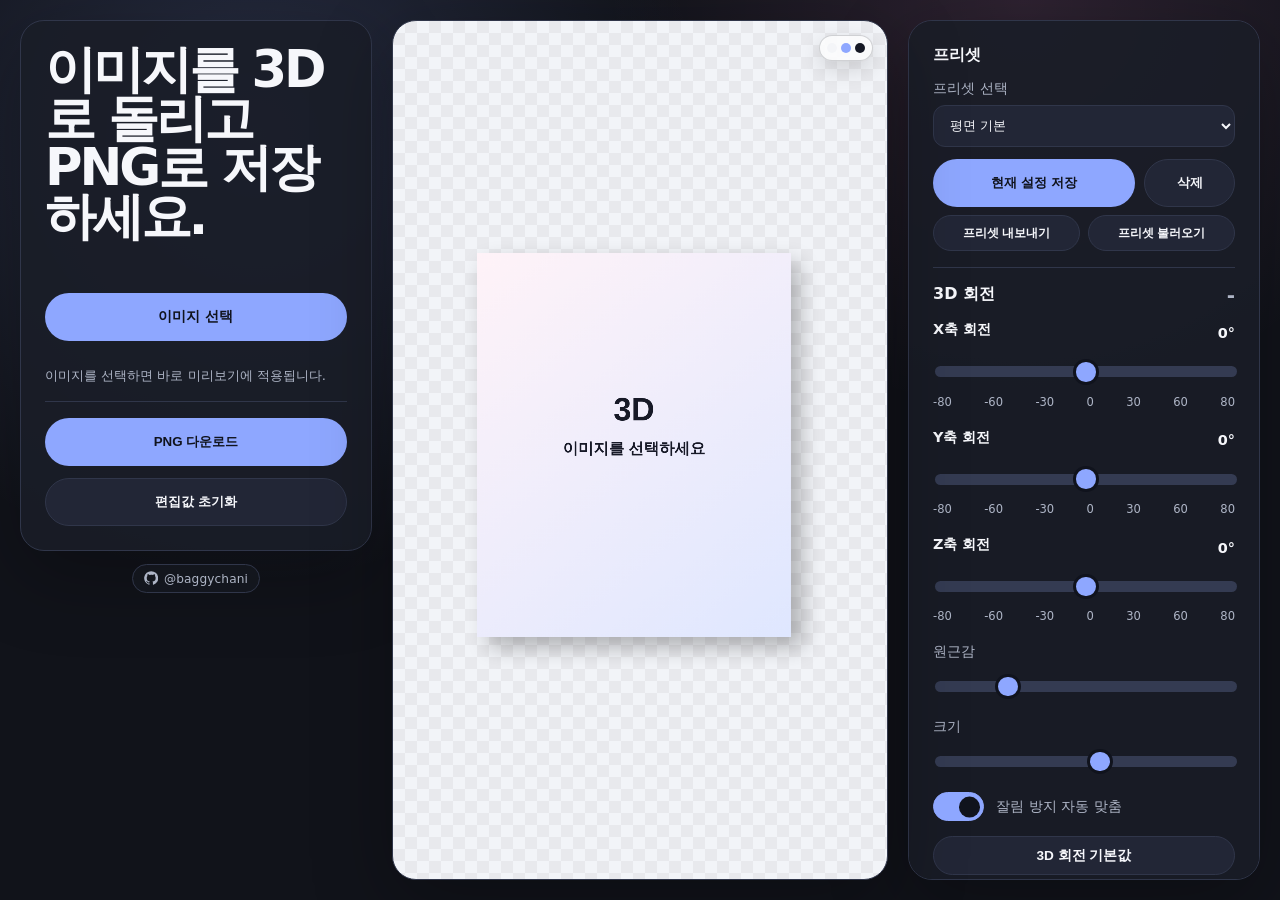
==== web/index.html @ deb9fb8b "모바일 경험 개선" ====
<!doctype html>
<html lang="ko">
  <head>
    <meta charset="utf-8" />
    <meta name="viewport" content="width=device-width, initial-scale=1" />
    <title>3D Rotator</title>
    <link rel="stylesheet" href="./styles.css" />
  </head>
  <body>
    <main class="app">
      <aside class="left-rail">
        <section class="panel intro">
          <h1>이미지를 3D로 돌리고 PNG로 저장하세요.</h1>
          <label class="upload">
            <input id="imageInput" type="file" accept="image/*" />
            <span id="imageSelectLabel">이미지 선택</span>
          </label>
          <p id="imageStatus" class="image-status">이미지를 선택하면 바로 미리보기에 적용됩니다.</p>
          <div class="side-actions">
            <button id="downloadButton" type="button">PNG 다운로드</button>
            <button id="resetAllButton" type="button" class="secondary">편집값 초기화</button>
          </div>
        </section>
        <a class="credit-link" href="https://github.com/baggychani/3DRotator" target="_blank" rel="noreferrer">
          <svg viewBox="0 0 16 16" aria-hidden="true">
            <path d="M8 0.2a7.8 7.8 0 0 0-2.47 15.2c0.39 0.07 0.53-0.17 0.53-0.37v-1.35c-2.17 0.47-2.63-0.92-2.63-0.92-0.35-0.9-0.87-1.14-0.87-1.14-0.71-0.49 0.05-0.48 0.05-0.48 0.79 0.05 1.2 0.81 1.2 0.81 0.7 1.19 1.83 0.85 2.28 0.65 0.07-0.5 0.27-0.85 0.5-1.04-1.73-0.2-3.55-0.86-3.55-3.86 0-0.85 0.31-1.55 0.81-2.1-0.08-0.2-0.35-0.99 0.08-2.07 0 0 0.66-0.21 2.15 0.8A7.5 7.5 0 0 1 8 4.08c0.66 0 1.32 0.09 1.94 0.26 1.49-1.01 2.15-0.8 2.15-0.8 0.43 1.08 0.16 1.87 0.08 2.07 0.5 0.55 0.8 1.25 0.8 2.1 0 3-1.82 3.66-3.56 3.85 0.28 0.24 0.53 0.72 0.53 1.45v2.02c0 0.2 0.14 0.44 0.54 0.37A7.8 7.8 0 0 0 8 0.2Z" />
          </svg>
          <span>@baggychani</span>
        </a>
      </aside>

      <section id="stageCard" class="stage-card" data-preview-theme="light">
        <button
          id="previewThemeButton"
          class="preview-theme-button"
          type="button"
          aria-label="미리보기 배경 바꾸기"
          title="미리보기 배경 바꾸기"
        >
          <span></span>
          <span></span>
          <span></span>
        </button>
        <canvas id="canvas" width="2160" height="3840" aria-label="미리보기"></canvas>
      </section>

      <section class="panel controls" aria-label="편집 옵션">
        <h2>프리셋</h2>
        <nav class="mobile-control-tabs" aria-label="모바일 편집 섹션">
          <button type="button" data-mobile-tab="presets" aria-pressed="false">프리셋</button>
          <button type="button" data-mobile-tab="transform" aria-pressed="true">회전</button>
          <button type="button" data-mobile-tab="shadow" aria-pressed="false">그림자</button>
          <button type="button" data-mobile-tab="tail" aria-pressed="false">꼬리</button>
        </nav>
        <div class="preset-panel" data-mobile-panel="presets">
          <label>프리셋 선택 <select id="presetSelect"></select></label>
          <div class="button-row">
            <button id="savePresetButton" type="button">현재 설정 저장</button>
            <button id="deletePresetButton" type="button" class="secondary">삭제</button>
          </div>
          <div class="button-row preset-sync-actions">
            <button id="exportPresetsButton" type="button" class="secondary">프리셋 내보내기</button>
            <button id="importPresetsButton" type="button" class="secondary">프리셋 불러오기</button>
            <input id="presetImportInput" type="file" accept="application/json,.json" hidden />
          </div>
        </div>

        <details class="control-group" data-mobile-panel="transform" open>
          <summary>3D 회전</summary>
          <label>
            <span class="axis-label">X축 회전</span> <output data-output-for="rotateX">0°</output>
            <input data-control="rotateX" type="range" min="-80" max="80" step="1" value="0" />
            <span class="tick-labels" aria-hidden="true"><span>-80</span><span>-60</span><span>-30</span><span>0</span><span>30</span><span>60</span><span>80</span></span>
          </label>
          <label>
            <span class="axis-label">Y축 회전</span> <output data-output-for="rotateY">0°</output>
            <input data-control="rotateY" type="range" min="-80" max="80" step="1" value="0" />
            <span class="tick-labels" aria-hidden="true"><span>-80</span><span>-60</span><span>-30</span><span>0</span><span>30</span><span>60</span><span>80</span></span>
          </label>
          <label>
            <span class="axis-label">Z축 회전</span> <output data-output-for="rotateZ">0°</output>
            <input data-control="rotateZ" type="range" min="-80" max="80" step="1" value="0" />
            <span class="tick-labels" aria-hidden="true"><span>-80</span><span>-60</span><span>-30</span><span>0</span><span>30</span><span>60</span><span>80</span></span>
          </label>
          <label>원근감 <input data-control="perspective" type="range" min="900" max="3200" value="1400" /></label>
          <label>크기 <input data-control="scale" type="range" min="35" max="95" value="68" /></label>
          <label class="switch-field"><input data-control="fitToCanvas" type="checkbox" checked /><span class="switch"></span><span>잘림 방지 자동 맞춤</span></label>
          <button id="resetTransformButton" type="button" class="secondary slim">3D 회전 기본값</button>
        </details>

        <details class="control-group" data-mobile-panel="shadow">
          <summary>그림자</summary>
          <label class="switch-field"><input data-control="shadowEnabled" type="checkbox" checked /><span class="switch"></span><span>그림자 표시</span></label>
          <label>강도 <input data-control="shadowAlpha" type="range" min="0" max="80" value="28" /></label>
          <label>흐림 <input data-control="shadowBlur" type="range" min="0" max="80" value="26" /></label>
          <label>X 이동 <input data-control="shadowX" type="range" min="-160" max="160" value="18" /></label>
          <label>Y 이동 <input data-control="shadowY" type="range" min="-160" max="220" value="24" /></label>
          <label>바닥 기울기 <input data-control="shadowSkew" type="range" min="-80" max="80" value="10" /></label>
          <button id="resetShadowButton" type="button" class="secondary slim">그림자 기본값</button>
        </details>

        <details class="control-group" data-mobile-panel="tail" open>
          <summary>말풍선 꼬리</summary>
          <label class="switch-field"><input data-control="tailEnabled" type="checkbox" /><span class="switch"></span><span>꼬리 표시</span></label>
          <label>위치 <input data-control="tailPosition" type="range" min="10" max="90" value="72" /></label>
          <label>너비 <input data-control="tailWidth" type="range" min="20" max="220" value="64" /></label>
          <label>길이 <input data-control="tailLength" type="range" min="20" max="260" value="118" /></label>
          <label>방향 <input data-control="tailLean" type="range" min="-180" max="180" value="86" /></label>
          <label>채우기 <input data-control="tailColor" type="color" value="#ffffff" /></label>
          <button id="resetTailButton" type="button" class="secondary slim">꼬리 기본값</button>
        </details>
      </section>
    </main>

    <div id="presetDialog" class="dialog-backdrop" role="presentation" hidden>
      <form class="preset-dialog" role="dialog" aria-modal="true" aria-labelledby="presetDialogTitle">
        <h2 id="presetDialogTitle">현재 설정 저장</h2>
        <label>
          프리셋 이름
          <input id="presetNameInput" type="text" maxlength="40" autocomplete="off" required />
        </label>
        <p id="presetNameError" class="dialog-error" role="alert"></p>
        <div class="dialog-actions">
          <button id="cancelPresetSaveButton" type="button" class="secondary">취소</button>
          <button type="submit">저장</button>
        </div>
      </form>
    </div>

    <div class="mobile-action-bar" aria-label="빠른 작업">
      <button id="mobileImageButton" type="button" class="secondary">사진 선택</button>
      <button id="mobileDownloadButton" type="button">PNG 저장</button>
      <button id="mobileResetButton" type="button" class="secondary">값 초기화</button>
    </div>
    <div id="toast" class="toast" role="status" aria-live="polite"></div>

    <script src="./app.js" type="module"></script>
  </body>
</html>
---- web/styles.css ----
@import url("./styles/base.css");
@import url("./styles/layout.css");
@import url("./styles/components.css");
@import url("./styles/controls.css");
@import url("./styles/responsive.css");
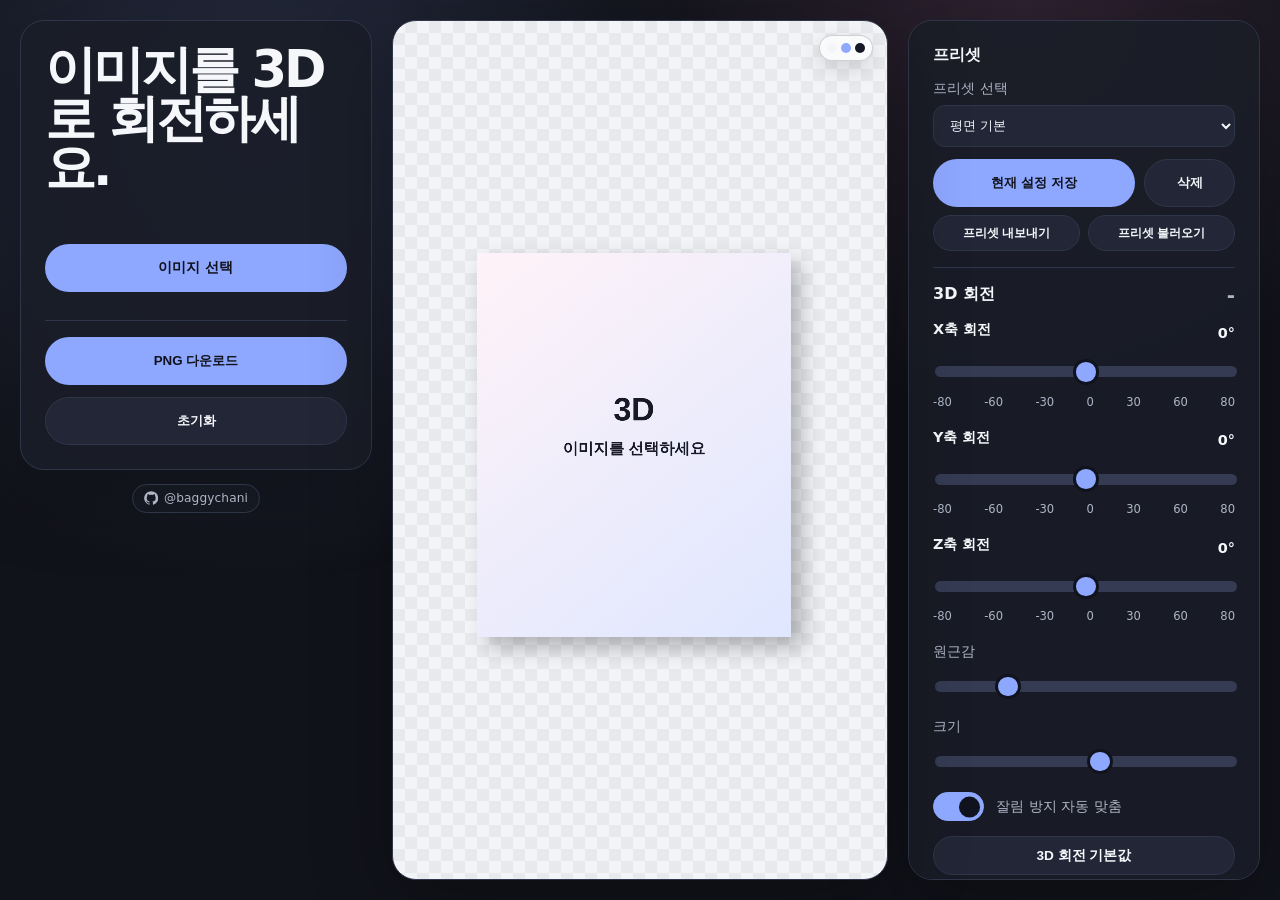
==== commit 58fb38a1: "모바일 가독성 강화" ====
--- a/web/index.html
+++ b/web/index.html
@@ -10,15 +10,14 @@
     <main class="app">
       <aside class="left-rail">
         <section class="panel intro">
-          <h1>이미지를 3D로 돌리고 PNG로 저장하세요.</h1>
+          <h1>이미지를 3D로 회전하세요.</h1>
           <label class="upload">
             <input id="imageInput" type="file" accept="image/*" />
             <span id="imageSelectLabel">이미지 선택</span>
           </label>
-          <p id="imageStatus" class="image-status">이미지를 선택하면 바로 미리보기에 적용됩니다.</p>
           <div class="side-actions">
             <button id="downloadButton" type="button">PNG 다운로드</button>
-            <button id="resetAllButton" type="button" class="secondary">편집값 초기화</button>
+            <button id="resetAllButton" type="button" class="secondary">초기화</button>
           </div>
         </section>
         <a class="credit-link" href="https://github.com/baggychani/3DRotator" target="_blank" rel="noreferrer">
@@ -50,7 +49,7 @@
           <button type="button" data-mobile-tab="presets" aria-pressed="false">프리셋</button>
           <button type="button" data-mobile-tab="transform" aria-pressed="true">회전</button>
           <button type="button" data-mobile-tab="shadow" aria-pressed="false">그림자</button>
-          <button type="button" data-mobile-tab="tail" aria-pressed="false">꼬리</button>
+          <button type="button" data-mobile-tab="tail" aria-pressed="false">말풍선</button>
         </nav>
         <div class="preset-panel" data-mobile-panel="presets">
           <label>프리셋 선택 <select id="presetSelect"></select></label>
@@ -101,13 +100,13 @@
 
         <details class="control-group" data-mobile-panel="tail" open>
           <summary>말풍선 꼬리</summary>
-          <label class="switch-field"><input data-control="tailEnabled" type="checkbox" /><span class="switch"></span><span>꼬리 표시</span></label>
+          <label class="switch-field"><input data-control="tailEnabled" type="checkbox" /><span class="switch"></span><span>말풍선 꼬리 표시</span></label>
           <label>위치 <input data-control="tailPosition" type="range" min="10" max="90" value="72" /></label>
           <label>너비 <input data-control="tailWidth" type="range" min="20" max="220" value="64" /></label>
           <label>길이 <input data-control="tailLength" type="range" min="20" max="260" value="118" /></label>
           <label>방향 <input data-control="tailLean" type="range" min="-180" max="180" value="86" /></label>
           <label>채우기 <input data-control="tailColor" type="color" value="#ffffff" /></label>
-          <button id="resetTailButton" type="button" class="secondary slim">꼬리 기본값</button>
+          <button id="resetTailButton" type="button" class="secondary slim">말풍선 꼬리 기본값</button>
         </details>
       </section>
     </main>
@@ -130,7 +129,7 @@
     <div class="mobile-action-bar" aria-label="빠른 작업">
       <button id="mobileImageButton" type="button" class="secondary">사진 선택</button>
       <button id="mobileDownloadButton" type="button">PNG 저장</button>
-      <button id="mobileResetButton" type="button" class="secondary">값 초기화</button>
+      <button id="mobileResetButton" type="button" class="secondary">초기화</button>
     </div>
     <div id="toast" class="toast" role="status" aria-live="polite"></div>
 
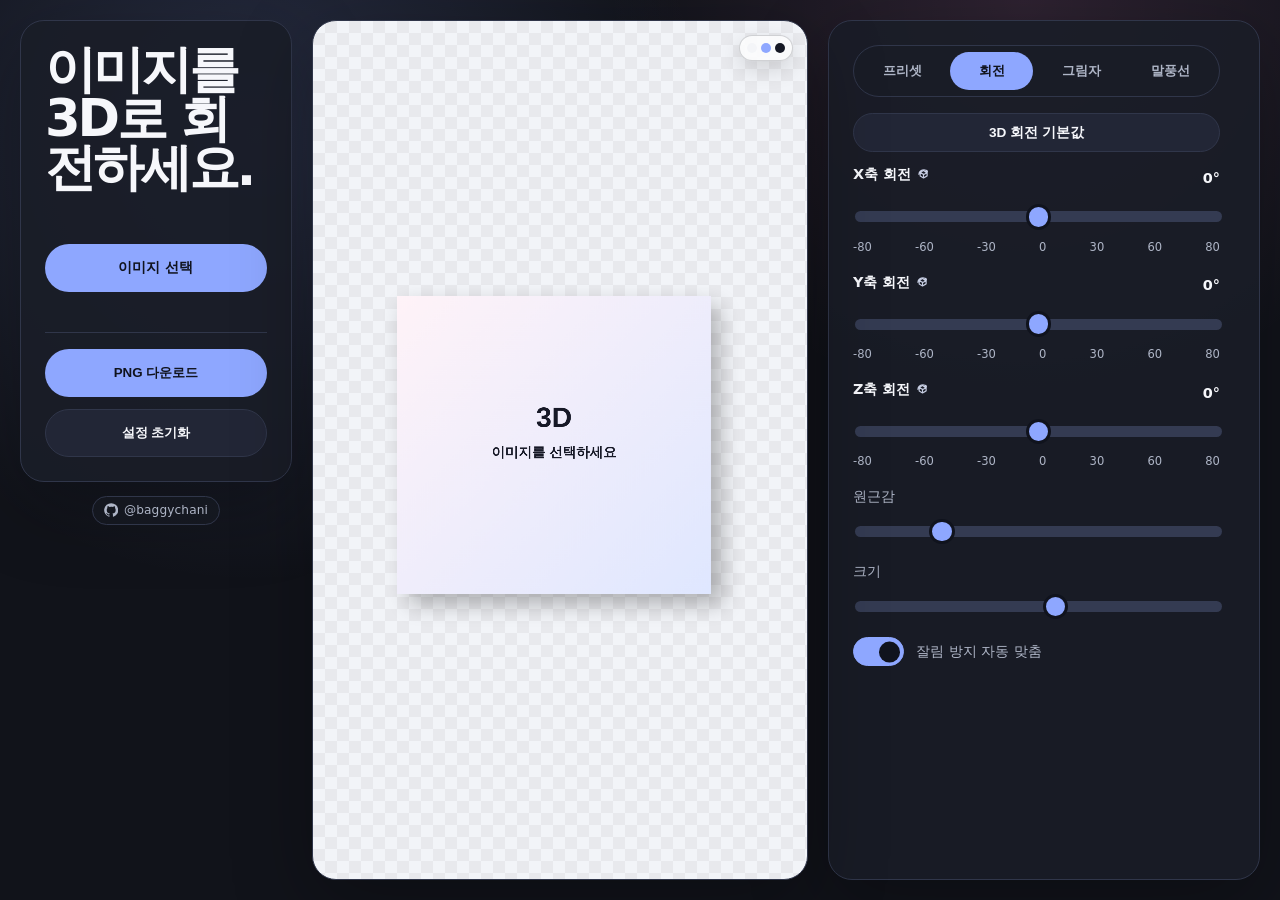
==== commit f0ec1b7f: "개선" ====
--- a/web/index.html
+++ b/web/index.html
@@ -15,9 +15,10 @@
             <input id="imageInput" type="file" accept="image/*" />
             <span id="imageSelectLabel">이미지 선택</span>
           </label>
+          <p id="imageStatus" class="image-status" aria-live="polite"></p>
           <div class="side-actions">
             <button id="downloadButton" type="button">PNG 다운로드</button>
-            <button id="resetAllButton" type="button" class="secondary">초기화</button>
+            <button id="resetAllButton" type="button" class="secondary">설정 초기화</button>
           </div>
         </section>
         <a class="credit-link" href="https://github.com/baggychani/3DRotator" target="_blank" rel="noreferrer">
@@ -45,13 +46,13 @@
 
       <section class="panel controls" aria-label="편집 옵션">
         <h2>프리셋</h2>
-        <nav class="mobile-control-tabs" aria-label="모바일 편집 섹션">
+        <nav class="mobile-control-tabs" aria-label="편집 섹션">
           <button type="button" data-mobile-tab="presets" aria-pressed="false">프리셋</button>
           <button type="button" data-mobile-tab="transform" aria-pressed="true">회전</button>
           <button type="button" data-mobile-tab="shadow" aria-pressed="false">그림자</button>
           <button type="button" data-mobile-tab="tail" aria-pressed="false">말풍선</button>
         </nav>
-        <div class="preset-panel" data-mobile-panel="presets">
+        <div class="preset-panel" data-mobile-panel="presets" data-mobile-active="false">
           <label>프리셋 선택 <select id="presetSelect"></select></label>
           <div class="button-row">
             <button id="savePresetButton" type="button">현재 설정 저장</button>
@@ -64,49 +65,83 @@
           </div>
         </div>
 
-        <details class="control-group" data-mobile-panel="transform" open>
+        <details class="control-group" data-mobile-panel="transform" data-mobile-active="true" open>
           <summary>3D 회전</summary>
+          <button id="resetTransformButton" type="button" class="secondary slim section-reset">3D 회전 기본값</button>
           <label>
-            <span class="axis-label">X축 회전</span> <output data-output-for="rotateX">0°</output>
+            <span class="axis-label">X축 회전 <svg class="axis-icon axis-icon-3d" viewBox="0 0 20 20" aria-hidden="true"><path d="M5.6 7.3 10 4.8l4.8 2.7-4.4 2.6zM5.6 7.3V12l4.4 2.5V10zM10 14.5l4.8-2.7V7.5"/><path d="M3.9 9.8a6.6 6.6 0 0 1 11.3-4"/><path d="m14.4 4.4.2 2.5-2.4-.8"/></svg></span>
+            <output data-output-for="rotateX">0°</output>
             <input data-control="rotateX" type="range" min="-80" max="80" step="1" value="0" />
             <span class="tick-labels" aria-hidden="true"><span>-80</span><span>-60</span><span>-30</span><span>0</span><span>30</span><span>60</span><span>80</span></span>
           </label>
           <label>
-            <span class="axis-label">Y축 회전</span> <output data-output-for="rotateY">0°</output>
+            <span class="axis-label">Y축 회전 <svg class="axis-icon axis-icon-3d" viewBox="0 0 20 20" aria-hidden="true"><path d="M5.6 7.3 10 4.8l4.8 2.7-4.4 2.6zM5.6 7.3V12l4.4 2.5V10zM10 14.5l4.8-2.7V7.5"/><path d="M3.9 9.8a6.6 6.6 0 0 1 11.3-4"/><path d="m14.4 4.4.2 2.5-2.4-.8"/></svg></span>
+            <output data-output-for="rotateY">0°</output>
             <input data-control="rotateY" type="range" min="-80" max="80" step="1" value="0" />
             <span class="tick-labels" aria-hidden="true"><span>-80</span><span>-60</span><span>-30</span><span>0</span><span>30</span><span>60</span><span>80</span></span>
           </label>
           <label>
-            <span class="axis-label">Z축 회전</span> <output data-output-for="rotateZ">0°</output>
+            <span class="axis-label">Z축 회전 <svg class="axis-icon axis-icon-3d" viewBox="0 0 20 20" aria-hidden="true"><path d="M5.6 7.3 10 4.8l4.8 2.7-4.4 2.6zM5.6 7.3V12l4.4 2.5V10zM10 14.5l4.8-2.7V7.5"/><path d="M3.9 9.8a6.6 6.6 0 0 1 11.3-4"/><path d="m14.4 4.4.2 2.5-2.4-.8"/></svg></span>
+            <output data-output-for="rotateZ">0°</output>
             <input data-control="rotateZ" type="range" min="-80" max="80" step="1" value="0" />
             <span class="tick-labels" aria-hidden="true"><span>-80</span><span>-60</span><span>-30</span><span>0</span><span>30</span><span>60</span><span>80</span></span>
           </label>
           <label>원근감 <input data-control="perspective" type="range" min="900" max="3200" value="1400" /></label>
           <label>크기 <input data-control="scale" type="range" min="35" max="95" value="68" /></label>
           <label class="switch-field"><input data-control="fitToCanvas" type="checkbox" checked /><span class="switch"></span><span>잘림 방지 자동 맞춤</span></label>
-          <button id="resetTransformButton" type="button" class="secondary slim">3D 회전 기본값</button>
         </details>
 
-        <details class="control-group" data-mobile-panel="shadow">
+        <details class="control-group" data-mobile-panel="shadow" data-mobile-active="false">
           <summary>그림자</summary>
+          <button id="resetShadowButton" type="button" class="secondary slim section-reset">그림자 기본값</button>
           <label class="switch-field"><input data-control="shadowEnabled" type="checkbox" checked /><span class="switch"></span><span>그림자 표시</span></label>
           <label>강도 <input data-control="shadowAlpha" type="range" min="0" max="80" value="28" /></label>
           <label>흐림 <input data-control="shadowBlur" type="range" min="0" max="80" value="26" /></label>
           <label>X 이동 <input data-control="shadowX" type="range" min="-160" max="160" value="18" /></label>
           <label>Y 이동 <input data-control="shadowY" type="range" min="-160" max="220" value="24" /></label>
           <label>바닥 기울기 <input data-control="shadowSkew" type="range" min="-80" max="80" value="10" /></label>
-          <button id="resetShadowButton" type="button" class="secondary slim">그림자 기본값</button>
         </details>
 
-        <details class="control-group" data-mobile-panel="tail" open>
+        <details class="control-group" data-mobile-panel="tail" data-mobile-active="false" open>
           <summary>말풍선 꼬리</summary>
+          <button id="resetTailButton" type="button" class="secondary slim section-reset">말풍선 꼬리 기본값</button>
+          <fieldset class="tail-side-picker">
+            <legend>꼬리 위치</legend>
+            <div class="tail-side-diagram" role="presentation">
+              <div class="tail-rim" aria-hidden="true">
+                <span class="tail-rim__edge tail-rim__edge--top"></span>
+                <span class="tail-rim__edge tail-rim__edge--right"></span>
+                <span class="tail-rim__edge tail-rim__edge--bottom"></span>
+                <span class="tail-rim__edge tail-rim__edge--left"></span>
+              </div>
+              <label class="tail-hit tail-hit--top">
+                <input data-control="tailSide" type="radio" name="tailSide" value="top" checked />
+                <span class="tail-hit__label">위</span>
+                <span class="tail-hit__knob" aria-hidden="true"></span>
+              </label>
+              <label class="tail-hit tail-hit--right">
+                <input data-control="tailSide" type="radio" name="tailSide" value="right" />
+                <span class="tail-hit__knob" aria-hidden="true"></span>
+                <span class="tail-hit__label">오른쪽</span>
+              </label>
+              <label class="tail-hit tail-hit--bottom">
+                <input data-control="tailSide" type="radio" name="tailSide" value="bottom" />
+                <span class="tail-hit__knob" aria-hidden="true"></span>
+                <span class="tail-hit__label">아래</span>
+              </label>
+              <label class="tail-hit tail-hit--left">
+                <input data-control="tailSide" type="radio" name="tailSide" value="left" />
+                <span class="tail-hit__label">왼쪽</span>
+                <span class="tail-hit__knob" aria-hidden="true"></span>
+              </label>
+            </div>
+          </fieldset>
           <label class="switch-field"><input data-control="tailEnabled" type="checkbox" /><span class="switch"></span><span>말풍선 꼬리 표시</span></label>
           <label>위치 <input data-control="tailPosition" type="range" min="10" max="90" value="72" /></label>
           <label>너비 <input data-control="tailWidth" type="range" min="20" max="220" value="64" /></label>
           <label>길이 <input data-control="tailLength" type="range" min="20" max="260" value="118" /></label>
           <label>방향 <input data-control="tailLean" type="range" min="-180" max="180" value="86" /></label>
           <label>채우기 <input data-control="tailColor" type="color" value="#ffffff" /></label>
-          <button id="resetTailButton" type="button" class="secondary slim">말풍선 꼬리 기본값</button>
         </details>
       </section>
     </main>
@@ -129,7 +164,7 @@
     <div class="mobile-action-bar" aria-label="빠른 작업">
       <button id="mobileImageButton" type="button" class="secondary">사진 선택</button>
       <button id="mobileDownloadButton" type="button">PNG 저장</button>
-      <button id="mobileResetButton" type="button" class="secondary">초기화</button>
+      <button id="mobileResetButton" type="button" class="secondary">설정 초기화</button>
     </div>
     <div id="toast" class="toast" role="status" aria-live="polite"></div>
 
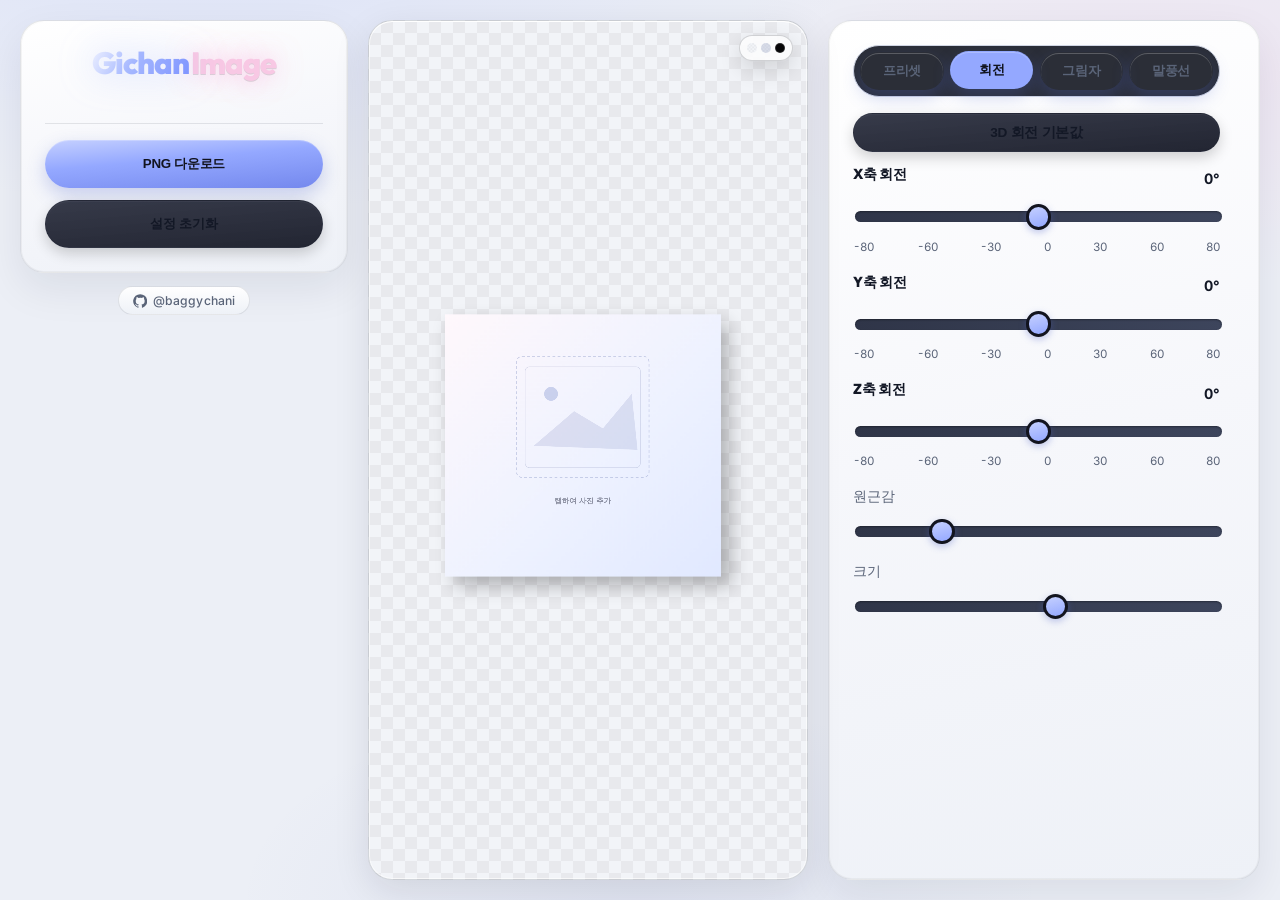
==== commit 6758057d: "웹 UI: 모바일·브랜딩, 라이트 테마, 미리보기 분리, 모달·햅틱 - GichanImage 워드마크, 캔버스/로고로 업로드, 초기화 확인 모달 - 시스템 라이트/다크 대응과 미리" ====
--- a/web/index.html
+++ b/web/index.html
@@ -3,18 +3,24 @@
   <head>
     <meta charset="utf-8" />
     <meta name="viewport" content="width=device-width, initial-scale=1" />
-    <title>3D Rotator</title>
+    <meta name="color-scheme" content="dark light" />
+    <title>GichanImage</title>
+    <link rel="preconnect" href="https://fonts.googleapis.com" />
+    <link rel="preconnect" href="https://fonts.gstatic.com" crossorigin />
+    <link
+      href="https://fonts.googleapis.com/css2?family=Inter:wght@400;500;600;700;800&family=Outfit:wght@600;700;800&display=swap"
+      rel="stylesheet"
+    />
     <link rel="stylesheet" href="./styles.css" />
   </head>
   <body>
     <main class="app">
       <aside class="left-rail">
         <section class="panel intro">
-          <h1>이미지를 3D로 회전하세요.</h1>
-          <label class="upload">
-            <input id="imageInput" type="file" accept="image/*" />
-            <span id="imageSelectLabel">이미지 선택</span>
-          </label>
+          <label class="brand-wordmark" for="imageInput" title="이미지 업로드" aria-label="GichanImage, 이미지 업로드">
+            <span class="brand-wordmark__gichan">Gichan</span><span class="brand-wordmark__image">Image</span>
+          </label>
+          <input id="imageInput" class="visually-hidden" type="file" accept="image/*" />
           <p id="imageStatus" class="image-status" aria-live="polite"></p>
           <div class="side-actions">
             <button id="downloadButton" type="button">PNG 다운로드</button>
@@ -41,7 +47,9 @@
           <span></span>
           <span></span>
         </button>
-        <canvas id="canvas" width="2160" height="3840" aria-label="미리보기"></canvas>
+        <div class="stage-card__viewport">
+          <canvas id="canvas" width="2160" height="3840" aria-label="미리보기"></canvas>
+        </div>
       </section>
 
       <section class="panel controls" aria-label="편집 옵션">
@@ -69,26 +77,25 @@
           <summary>3D 회전</summary>
           <button id="resetTransformButton" type="button" class="secondary slim section-reset">3D 회전 기본값</button>
           <label>
-            <span class="axis-label">X축 회전 <svg class="axis-icon axis-icon-3d" viewBox="0 0 20 20" aria-hidden="true"><path d="M5.6 7.3 10 4.8l4.8 2.7-4.4 2.6zM5.6 7.3V12l4.4 2.5V10zM10 14.5l4.8-2.7V7.5"/><path d="M3.9 9.8a6.6 6.6 0 0 1 11.3-4"/><path d="m14.4 4.4.2 2.5-2.4-.8"/></svg></span>
+            <span class="axis-label">X축 회전</span>
             <output data-output-for="rotateX">0°</output>
             <input data-control="rotateX" type="range" min="-80" max="80" step="1" value="0" />
             <span class="tick-labels" aria-hidden="true"><span>-80</span><span>-60</span><span>-30</span><span>0</span><span>30</span><span>60</span><span>80</span></span>
           </label>
           <label>
-            <span class="axis-label">Y축 회전 <svg class="axis-icon axis-icon-3d" viewBox="0 0 20 20" aria-hidden="true"><path d="M5.6 7.3 10 4.8l4.8 2.7-4.4 2.6zM5.6 7.3V12l4.4 2.5V10zM10 14.5l4.8-2.7V7.5"/><path d="M3.9 9.8a6.6 6.6 0 0 1 11.3-4"/><path d="m14.4 4.4.2 2.5-2.4-.8"/></svg></span>
+            <span class="axis-label">Y축 회전</span>
             <output data-output-for="rotateY">0°</output>
             <input data-control="rotateY" type="range" min="-80" max="80" step="1" value="0" />
             <span class="tick-labels" aria-hidden="true"><span>-80</span><span>-60</span><span>-30</span><span>0</span><span>30</span><span>60</span><span>80</span></span>
           </label>
           <label>
-            <span class="axis-label">Z축 회전 <svg class="axis-icon axis-icon-3d" viewBox="0 0 20 20" aria-hidden="true"><path d="M5.6 7.3 10 4.8l4.8 2.7-4.4 2.6zM5.6 7.3V12l4.4 2.5V10zM10 14.5l4.8-2.7V7.5"/><path d="M3.9 9.8a6.6 6.6 0 0 1 11.3-4"/><path d="m14.4 4.4.2 2.5-2.4-.8"/></svg></span>
+            <span class="axis-label">Z축 회전</span>
             <output data-output-for="rotateZ">0°</output>
             <input data-control="rotateZ" type="range" min="-80" max="80" step="1" value="0" />
             <span class="tick-labels" aria-hidden="true"><span>-80</span><span>-60</span><span>-30</span><span>0</span><span>30</span><span>60</span><span>80</span></span>
           </label>
           <label>원근감 <input data-control="perspective" type="range" min="900" max="3200" value="1400" /></label>
           <label>크기 <input data-control="scale" type="range" min="35" max="95" value="68" /></label>
-          <label class="switch-field"><input data-control="fitToCanvas" type="checkbox" checked /><span class="switch"></span><span>잘림 방지 자동 맞춤</span></label>
         </details>
 
         <details class="control-group" data-mobile-panel="shadow" data-mobile-active="false">
@@ -105,6 +112,10 @@
         <details class="control-group" data-mobile-panel="tail" data-mobile-active="false" open>
           <summary>말풍선 꼬리</summary>
           <button id="resetTailButton" type="button" class="secondary slim section-reset">말풍선 꼬리 기본값</button>
+          <label class="switch-field tail-enable-first"
+            ><input data-control="tailEnabled" type="checkbox" /><span class="switch"></span
+            ><span>말풍선 꼬리 표시</span></label
+          >
           <fieldset class="tail-side-picker">
             <legend>꼬리 위치</legend>
             <div class="tail-side-diagram" role="presentation">
@@ -115,7 +126,7 @@
                 <span class="tail-rim__edge tail-rim__edge--left"></span>
               </div>
               <label class="tail-hit tail-hit--top">
-                <input data-control="tailSide" type="radio" name="tailSide" value="top" checked />
+                <input data-control="tailSide" type="radio" name="tailSide" value="top" />
                 <span class="tail-hit__label">위</span>
                 <span class="tail-hit__knob" aria-hidden="true"></span>
               </label>
@@ -125,7 +136,7 @@
                 <span class="tail-hit__label">오른쪽</span>
               </label>
               <label class="tail-hit tail-hit--bottom">
-                <input data-control="tailSide" type="radio" name="tailSide" value="bottom" />
+                <input data-control="tailSide" type="radio" name="tailSide" value="bottom" checked />
                 <span class="tail-hit__knob" aria-hidden="true"></span>
                 <span class="tail-hit__label">아래</span>
               </label>
@@ -136,18 +147,31 @@
               </label>
             </div>
           </fieldset>
-          <label class="switch-field"><input data-control="tailEnabled" type="checkbox" /><span class="switch"></span><span>말풍선 꼬리 표시</span></label>
-          <label>위치 <input data-control="tailPosition" type="range" min="10" max="90" value="72" /></label>
+          <label>위치 <input data-control="tailPosition" type="range" min="10" max="90" value="58" /></label>
           <label>너비 <input data-control="tailWidth" type="range" min="20" max="220" value="64" /></label>
           <label>길이 <input data-control="tailLength" type="range" min="20" max="260" value="118" /></label>
           <label>방향 <input data-control="tailLean" type="range" min="-180" max="180" value="86" /></label>
-          <label>채우기 <input data-control="tailColor" type="color" value="#ffffff" /></label>
+          <label class="tail-color-field">
+            채우기
+            <span class="tail-color-row">
+              <input id="tailColor" data-control="tailColor" type="color" value="#ffffff" />
+              <input
+                id="tailColorHex"
+                class="tail-color-hex"
+                type="text"
+                maxlength="7"
+                spellcheck="false"
+                autocomplete="off"
+                aria-label="채우기 색 HEX"
+              />
+            </span>
+          </label>
         </details>
       </section>
     </main>
 
     <div id="presetDialog" class="dialog-backdrop" role="presentation" hidden>
-      <form class="preset-dialog" role="dialog" aria-modal="true" aria-labelledby="presetDialogTitle">
+      <form class="preset-dialog modal-panel" role="dialog" aria-modal="true" aria-labelledby="presetDialogTitle">
         <h2 id="presetDialogTitle">현재 설정 저장</h2>
         <label>
           프리셋 이름
@@ -161,12 +185,34 @@
       </form>
     </div>
 
+    <div id="resetConfirmDialog" class="dialog-backdrop" role="presentation" hidden>
+      <div
+        class="confirm-dialog modal-panel"
+        role="dialog"
+        aria-modal="true"
+        aria-labelledby="resetConfirmTitle"
+        aria-describedby="resetConfirmHint"
+      >
+        <h2 id="resetConfirmTitle">설정을 초기화할까요?</h2>
+        <p id="resetConfirmHint" class="confirm-dialog__hint">
+          3D 회전, 그림자, 말풍선 꼬리 모양이 기본값으로 돌아갑니다. 말풍선 표시 ON/OFF는 그대로 유지됩니다. 올려둔 사진은
+          바뀌지 않습니다.
+        </p>
+        <div class="dialog-actions">
+          <button id="cancelResetButton" type="button" class="secondary">취소</button>
+          <button id="confirmResetButton" type="button" class="danger">초기화</button>
+        </div>
+      </div>
+    </div>
+
     <div class="mobile-action-bar" aria-label="빠른 작업">
-      <button id="mobileImageButton" type="button" class="secondary">사진 선택</button>
       <button id="mobileDownloadButton" type="button">PNG 저장</button>
       <button id="mobileResetButton" type="button" class="secondary">설정 초기화</button>
     </div>
-    <div id="toast" class="toast" role="status" aria-live="polite"></div>
+    <div id="toast" class="toast" role="status" aria-live="polite">
+      <span class="toast__icon" aria-hidden="true"></span>
+      <span class="toast__text"></span>
+    </div>
 
     <script src="./app.js" type="module"></script>
   </body>
--- a/web/styles.css
+++ b/web/styles.css
@@ -1,4 +1,5 @@
 @import url("./styles/base.css");
+@import url("./styles/motion.css");
 @import url("./styles/layout.css");
 @import url("./styles/components.css");
 @import url("./styles/controls.css");
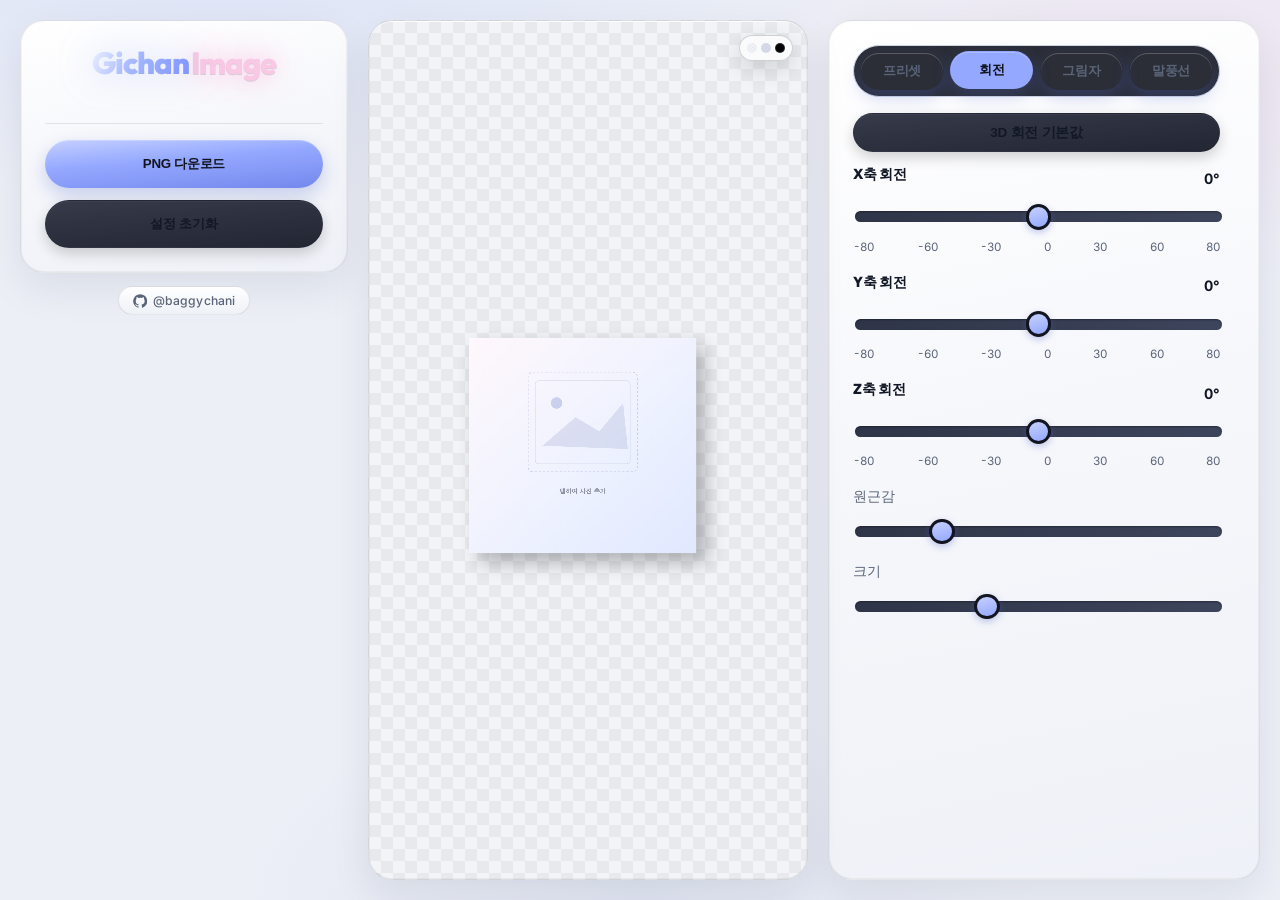
==== commit 1ff50679: "모바일 UI: 로고 패널 제거, 미리보기 카드 테마 정렬, 캔버스 여백·스케일 - 720px 이하 인트로 박스 투명화, 패널 패딩 덮어쓰기 순서 수정 - stage-card 크롬을" ====
--- a/web/index.html
+++ b/web/index.html
@@ -95,7 +95,7 @@
             <span class="tick-labels" aria-hidden="true"><span>-80</span><span>-60</span><span>-30</span><span>0</span><span>30</span><span>60</span><span>80</span></span>
           </label>
           <label>원근감 <input data-control="perspective" type="range" min="900" max="3200" value="1400" /></label>
-          <label>크기 <input data-control="scale" type="range" min="35" max="95" value="68" /></label>
+          <label>크기 <input data-control="scale" type="range" min="35" max="95" value="56" /></label>
         </details>
 
         <details class="control-group" data-mobile-panel="shadow" data-mobile-active="false">
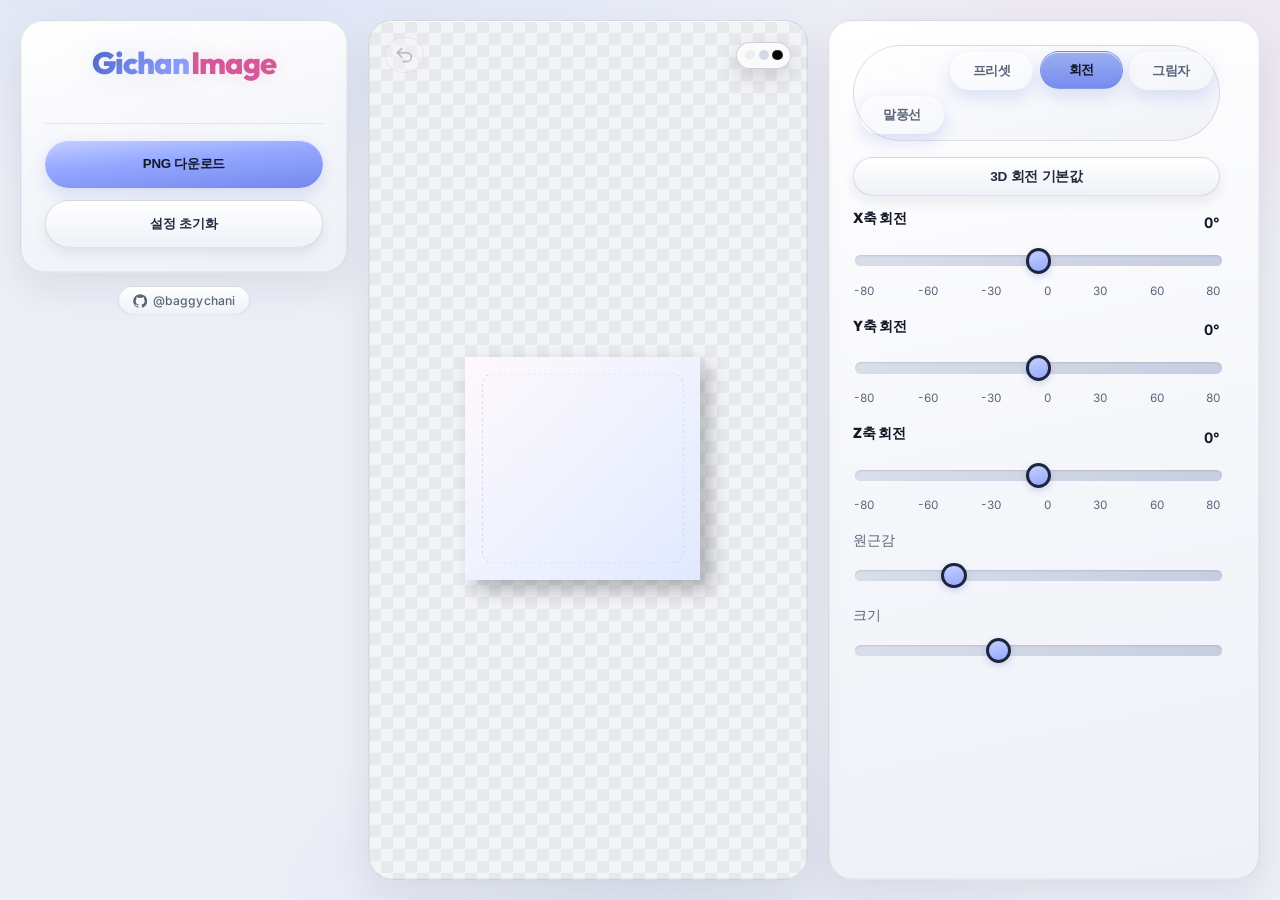
==== commit 3fa2cecf: "웹: 모바일 미리보기·탭 pill·실행 취소와 상단 툴바 정리. PNG 저장명 접미사를 _gichanimg로 변경.  Co-authored-by: Cursor <cursoragen" ====
--- a/web/index.html
+++ b/web/index.html
@@ -36,17 +36,41 @@
       </aside>
 
       <section id="stageCard" class="stage-card" data-preview-theme="light">
-        <button
-          id="previewThemeButton"
-          class="preview-theme-button"
-          type="button"
-          aria-label="미리보기 배경 바꾸기"
-          title="미리보기 배경 바꾸기"
-        >
-          <span></span>
-          <span></span>
-          <span></span>
-        </button>
+        <div class="stage-card__bar">
+          <button
+            id="undoButton"
+            class="stage-card__bar-btn"
+            type="button"
+            aria-label="실행 취소"
+            title="실행 취소"
+            disabled
+          >
+            <svg
+              viewBox="0 0 24 24"
+              fill="none"
+              stroke="currentColor"
+              stroke-width="2.2"
+              stroke-linecap="round"
+              stroke-linejoin="round"
+              aria-hidden="true"
+              focusable="false"
+            >
+              <path d="M9 14L4 9L9 4" />
+              <path d="M4 9H15C17.7614 9 20 11.2386 20 14C20 16.7614 17.7614 19 15 19H11" />
+            </svg>
+          </button>
+          <button
+            id="previewThemeButton"
+            class="preview-theme-button"
+            type="button"
+            aria-label="미리보기 배경 바꾸기"
+            title="미리보기 배경 바꾸기"
+          >
+            <span></span>
+            <span></span>
+            <span></span>
+          </button>
+        </div>
         <div class="stage-card__viewport">
           <canvas id="canvas" width="2160" height="3840" aria-label="미리보기"></canvas>
         </div>
@@ -55,6 +79,7 @@
       <section class="panel controls" aria-label="편집 옵션">
         <h2>프리셋</h2>
         <nav class="mobile-control-tabs" aria-label="편집 섹션">
+          <span class="mobile-control-tabs__pill" aria-hidden="true"></span>
           <button type="button" data-mobile-tab="presets" aria-pressed="false">프리셋</button>
           <button type="button" data-mobile-tab="transform" aria-pressed="true">회전</button>
           <button type="button" data-mobile-tab="shadow" aria-pressed="false">그림자</button>
@@ -94,8 +119,8 @@
             <input data-control="rotateZ" type="range" min="-80" max="80" step="1" value="0" />
             <span class="tick-labels" aria-hidden="true"><span>-80</span><span>-60</span><span>-30</span><span>0</span><span>30</span><span>60</span><span>80</span></span>
           </label>
-          <label>원근감 <input data-control="perspective" type="range" min="900" max="3200" value="1400" /></label>
-          <label>크기 <input data-control="scale" type="range" min="35" max="95" value="56" /></label>
+          <label>원근감 <input data-control="perspective" type="range" min="900" max="3200" value="1480" /></label>
+          <label>크기 <input data-control="scale" type="range" min="35" max="95" value="58" /></label>
         </details>
 
         <details class="control-group" data-mobile-panel="shadow" data-mobile-active="false">
@@ -207,6 +232,7 @@
 
     <div class="mobile-action-bar" aria-label="빠른 작업">
       <button id="mobileDownloadButton" type="button">PNG 저장</button>
+      <button id="mobileResetImageButton" type="button" class="secondary">이미지 초기화</button>
       <button id="mobileResetButton" type="button" class="secondary">설정 초기화</button>
     </div>
     <div id="toast" class="toast" role="status" aria-live="polite">
